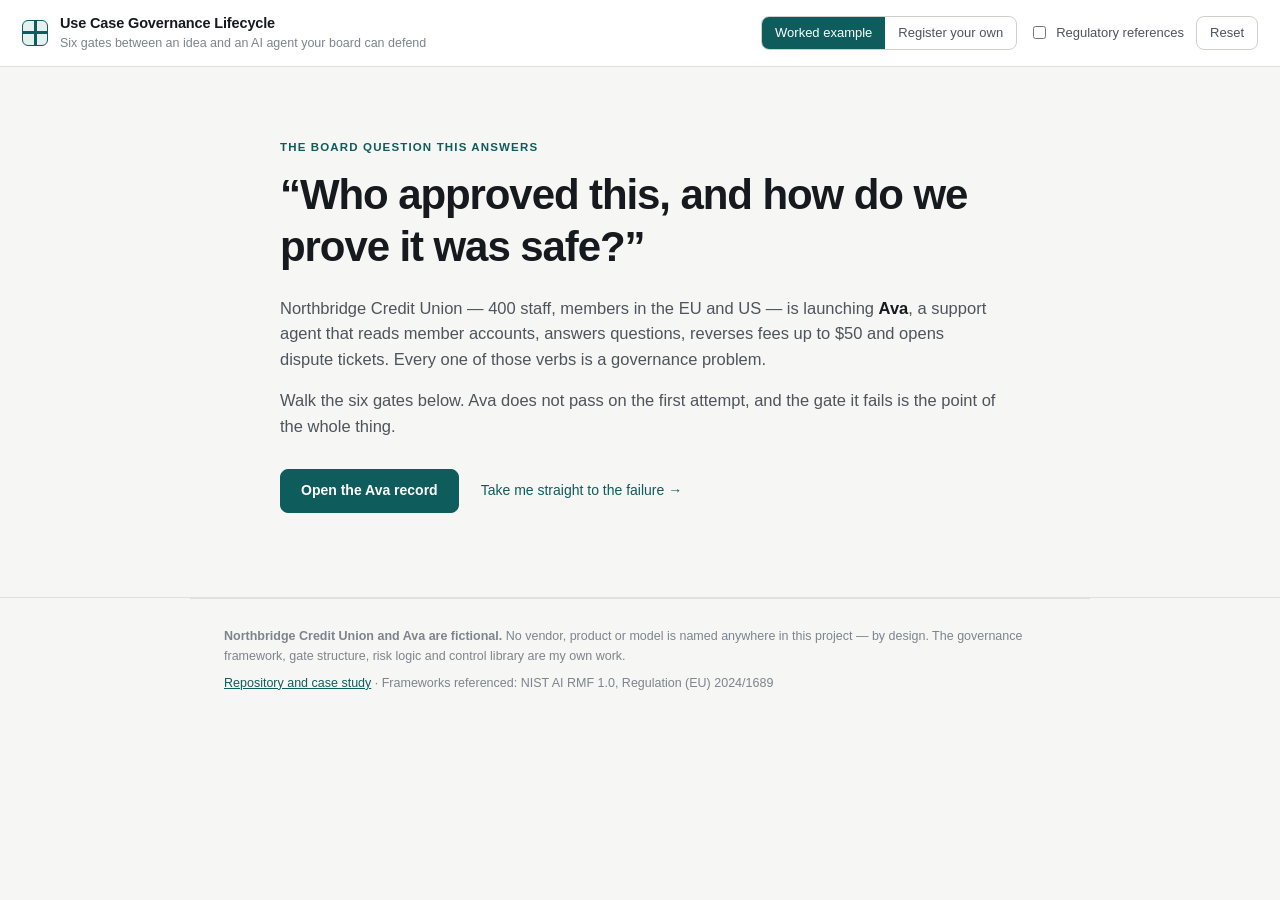
==== index.html @ 955386b4 "Use Case Governance Lifecycle: six gates, worked example, media assets A single-page app that takes " ====
<!DOCTYPE html>
<html lang="en">
<head>
<meta charset="utf-8">
<meta name="viewport" content="width=device-width, initial-scale=1">
<title>Use Case Governance Lifecycle — six gates from idea to approved AI agent</title>
<meta name="description" content="A working six-gate governance lifecycle for AI agents, demonstrated on a fictional credit union support agent that fails its control gate on the first pass.">
<link rel="stylesheet" href="assets/styles.css">
</head>
<body>

<header class="topbar">
  <div class="brand">
    <span class="mark" aria-hidden="true"></span>
    <div>
      <strong>Use Case Governance Lifecycle</strong>
      <span class="sub">Six gates between an idea and an AI agent your board can defend</span>
    </div>
  </div>
  <div class="topctl">
    <div class="seg" role="group" aria-label="Record mode">
      <button id="mode-ava" class="on">Worked example</button>
      <button id="mode-blank">Register your own</button>
    </div>
    <label class="tog"><input type="checkbox" id="regtoggle"><span>Regulatory references</span></label>
    <button id="resetbtn" class="ghost">Reset</button>
  </div>
</header>

<div id="intro" class="intro">
  <div class="intro-in">
    <p class="eyebrow">The board question this answers</p>
    <h1>“Who approved this, and how do we prove it was safe?”</h1>
    <p class="lede">Northbridge Credit Union — 400 staff, members in the EU and US — is launching <strong>Ava</strong>, a support agent that reads member accounts, answers questions, reverses fees up to $50 and opens dispute tickets. Every one of those verbs is a governance problem.</p>
    <p class="lede">Walk the six gates below. Ava does not pass on the first attempt, and the gate it fails is the point of the whole thing.</p>
    <div class="intro-act">
      <button id="startbtn" class="primary">Open the Ava record</button>
      <a class="linky" href="#" id="jumpfail">Take me straight to the failure →</a>
    </div>
  </div>
</div>

<main id="app" hidden>
  <nav class="rail" aria-label="Lifecycle gates">
    <ol id="railList"></ol>
    <div class="railfoot">
      <div class="tierbox" id="tierBox">
        <span class="tierlabel">Risk tier</span>
        <span class="tiername" id="tierName">Not yet assessed</span>
      </div>
      <button id="recordbtn" class="ghost wide">View approval record</button>
    </div>
  </nav>

  <section class="stage" id="stage"></section>

  <aside class="side">
    <h2 class="sidehead">Decision log</h2>
    <p class="sidenote">Append-only. This is the artefact that answers the board question.</p>
    <ol id="logList" class="log"></ol>
  </aside>
</main>

<div id="modal" class="modal" hidden>
  <div class="modal-in" role="dialog" aria-modal="true" aria-label="Approval record">
    <div class="modal-head">
      <strong>Approval record</strong>
      <div>
        <button id="copyrec" class="ghost">Copy as Markdown</button>
        <button id="closerec" class="ghost">Close</button>
      </div>
    </div>
    <div id="recbody" class="recbody"></div>
  </div>
</div>

<footer class="foot">
  <p><strong>Northbridge Credit Union and Ava are fictional.</strong> No vendor, product or model is named anywhere in this project — by design. The governance framework, gate structure, risk logic and control library are my own work.</p>
  <p class="foot-links"><a href="https://github.com/">Repository and case study</a> · Frameworks referenced: NIST AI RMF 1.0, Regulation (EU) 2024/1689</p>
</footer>

<script src="assets/data.js"></script>
<script src="assets/app.js"></script>
</body>
</html>
---- assets/styles.css ----
/* Use Case Governance Lifecycle — styles */

:root {
  --bg: #f6f6f4;
  --panel: #ffffff;
  --ink: #16191d;
  --ink2: #4d545c;
  --ink3: #7c848d;
  --line: #e0e0dc;
  --line2: #cfd0ca;
  --accent: #0f5c5c;
  --accent-soft: #e6f0ef;
  --ok: #1f6b3f;
  --ok-soft: #e6f2ea;
  --warn: #8a5a00;
  --warn-soft: #fbf0da;
  --bad: #a32020;
  --bad-soft: #fbe9e7;
  --radius: 10px;
  --mono: ui-monospace, SFMono-Regular, "SF Mono", Menlo, monospace;
  --sans: -apple-system, BlinkMacSystemFont, "Segoe UI", Inter, Helvetica, Arial, sans-serif;
}

@media (prefers-color-scheme: dark) {
  :root {
    --bg: #14161a; --panel: #1c1f24; --ink: #eceef0; --ink2: #b3b9c0; --ink3: #858c95;
    --line: #2c3037; --line2: #3a3f47; --accent: #4fb3ac; --accent-soft: #17302f;
    --ok: #6dc48d; --ok-soft: #16281d; --warn: #d9a441; --warn-soft: #2c2415;
    --bad: #e08a80; --bad-soft: #2e1917;
  }
}

* { box-sizing: border-box; }

/* `hidden` must beat the display rules below (.modal is grid, main is grid). */
[hidden] { display: none !important; }

html { -webkit-text-size-adjust: 100%; }

body {
  margin: 0;
  font-family: var(--sans);
  background: var(--bg);
  color: var(--ink);
  font-size: 15px;
  line-height: 1.55;
}

button { font: inherit; cursor: pointer; }
h1, h2, h3, h4 { line-height: 1.25; margin: 0; font-weight: 600; letter-spacing: -0.011em; }

/* ---------- top bar ---------- */

.topbar {
  display: flex; align-items: center; justify-content: space-between; gap: 20px;
  padding: 12px 22px; background: var(--panel);
  border-bottom: 1px solid var(--line);
  position: sticky; top: 0; z-index: 40; flex-wrap: wrap;
}

.brand { display: flex; align-items: center; gap: 12px; }
.brand strong { display: block; font-size: 14.5px; letter-spacing: -0.01em; }
.brand .sub { display: block; font-size: 12.5px; color: var(--ink3); }

.mark {
  width: 26px; height: 26px; border-radius: 6px; flex: none;
  background:
    linear-gradient(var(--accent), var(--accent)) center/100% 3px no-repeat,
    linear-gradient(var(--accent), var(--accent)) center/3px 100% no-repeat,
    var(--accent-soft);
  border: 1px solid var(--accent);
}

.topctl { display: flex; align-items: center; gap: 12px; flex-wrap: wrap; }

.seg { display: inline-flex; border: 1px solid var(--line2); border-radius: 8px; overflow: hidden; }
.seg button {
  border: 0; background: transparent; color: var(--ink2);
  padding: 6px 13px; font-size: 13px;
}
.seg button.on { background: var(--accent); color: #fff; }

.tog { display: inline-flex; align-items: center; gap: 7px; font-size: 13px; color: var(--ink2); cursor: pointer; }
.tog input { accent-color: var(--accent); }

button.ghost {
  background: transparent; border: 1px solid var(--line2); color: var(--ink2);
  border-radius: 8px; padding: 6px 13px; font-size: 13px;
}
button.ghost:hover { border-color: var(--accent); color: var(--accent); }
button.ghost.wide { width: 100%; }

button.primary {
  background: var(--accent); color: #fff; border: 1px solid var(--accent);
  border-radius: 8px; padding: 10px 20px; font-size: 14px; font-weight: 550;
}
button.primary:hover { filter: brightness(1.12); }
button.primary:disabled { opacity: .42; cursor: not-allowed; filter: none; }

/* ---------- intro ---------- */

.intro { padding: 72px 22px 84px; border-bottom: 1px solid var(--line); }
.intro-in { max-width: 720px; margin: 0 auto; }
.eyebrow { font-size: 11.5px; letter-spacing: .1em; text-transform: uppercase; color: var(--accent); margin: 0 0 12px; font-weight: 600; }
.intro h1 { font-size: clamp(28px, 5vw, 42px); margin-bottom: 22px; letter-spacing: -0.026em; }
.lede { font-size: 16.5px; color: var(--ink2); margin: 0 0 16px; }
.lede strong { color: var(--ink); }
.intro-act { margin-top: 30px; display: flex; align-items: center; gap: 22px; flex-wrap: wrap; }
.linky { color: var(--accent); font-size: 14px; text-decoration: none; border-bottom: 1px solid transparent; }
.linky:hover { border-bottom-color: var(--accent); }

/* ---------- layout ---------- */

main {
  display: grid;
  grid-template-columns: 268px minmax(0, 1fr) 300px;
  align-items: start;
  max-width: 1440px; margin: 0 auto;
}

.rail, .side {
  position: sticky; top: 62px;
  max-height: calc(100vh - 62px); overflow-y: auto;
  padding: 24px 18px;
}
.rail { border-right: 1px solid var(--line); }
.side { border-left: 1px solid var(--line); }

.stage { padding: 30px 34px 90px; min-width: 0; }

/* ---------- gate rail ---------- */

.rail ol { list-style: none; margin: 0; padding: 0; }

.railitem {
  display: grid; grid-template-columns: 26px 1fr; gap: 11px;
  padding: 11px 11px; border-radius: 9px; cursor: pointer;
  border: 1px solid transparent; margin-bottom: 3px;
}
.railitem:hover { background: var(--panel); }
.railitem.cur { background: var(--panel); border-color: var(--line2); }

.rnum {
  width: 26px; height: 26px; border-radius: 50%; display: grid; place-items: center;
  font-size: 12px; font-weight: 600; border: 1px solid var(--line2); color: var(--ink3);
  background: var(--bg);
}
.railitem.cur .rnum { border-color: var(--accent); color: var(--accent); }
.rnum.done { background: var(--ok); border-color: var(--ok); color: #fff; }
.rnum.fail { background: var(--bad); border-color: var(--bad); color: #fff; }
.rnum.cond { background: var(--warn); border-color: var(--warn); color: #fff; }

.rtitle { display: block; font-size: 13.5px; font-weight: 550; }
.rformal { display: block; font-size: 11.5px; color: var(--ink3); }

.railfoot { margin-top: 22px; padding-top: 18px; border-top: 1px solid var(--line); display: grid; gap: 12px; }
.tierbox { padding: 11px 13px; border-radius: 9px; border: 1px solid var(--line2); background: var(--panel); }
.tierlabel { display: block; font-size: 11px; text-transform: uppercase; letter-spacing: .08em; color: var(--ink3); }
.tiername { font-size: 14px; font-weight: 600; }
.tierbox.t1 { border-color: var(--bad); background: var(--bad-soft); } .tierbox.t1 .tiername { color: var(--bad); }
.tierbox.t2 { border-color: var(--warn); background: var(--warn-soft); } .tierbox.t2 .tiername { color: var(--warn); }
.tierbox.t3 { border-color: var(--ok); background: var(--ok-soft); } .tierbox.t3 .tiername { color: var(--ok); }

/* ---------- gate header ---------- */

.gatehead { margin-bottom: 26px; }
.gatehead .gn { font-size: 11.5px; letter-spacing: .1em; text-transform: uppercase; color: var(--accent); font-weight: 600; }
.gatehead h2 { font-size: clamp(23px, 3.4vw, 31px); margin: 7px 0 10px; letter-spacing: -0.022em; }
.gatehead .gq { color: var(--ink2); max-width: 62ch; margin: 0 0 16px; }

.meta { display: flex; gap: 10px; flex-wrap: wrap; }
.chip {
  font-size: 12px; padding: 4px 11px; border-radius: 20px;
  border: 1px solid var(--line2); color: var(--ink2); background: var(--panel);
}
.chip b { font-weight: 600; color: var(--ink); }

/* ---------- cards / fields ---------- */

.card {
  background: var(--panel); border: 1px solid var(--line);
  border-radius: var(--radius); padding: 20px 22px; margin-bottom: 14px;
}
.card > h3 { font-size: 15px; margin-bottom: 4px; }
.card .hint { font-size: 13px; color: var(--ink3); margin: 0 0 14px; }

.f { margin-bottom: 20px; }
.f:last-child { margin-bottom: 0; }
.f label.lab { display: block; font-size: 14px; font-weight: 550; margin-bottom: 3px; }
.f .fh { font-size: 12.5px; color: var(--ink3); margin: 0 0 8px; }

input[type=text], textarea, select {
  width: 100%; font: inherit; font-size: 14px; color: var(--ink);
  background: var(--bg); border: 1px solid var(--line2);
  border-radius: 8px; padding: 9px 11px;
}
textarea { min-height: 74px; resize: vertical; }
input[type=text]:focus, textarea:focus, select:focus { outline: 2px solid var(--accent); outline-offset: -1px; border-color: var(--accent); }

.checks { display: grid; gap: 7px; }
.checks label { display: flex; gap: 9px; align-items: flex-start; font-size: 14px; color: var(--ink2); cursor: pointer; }
.checks input { accent-color: var(--accent); margin-top: 3px; }

/* ---------- risk questions ---------- */

.rq { border-bottom: 1px solid var(--line); padding: 18px 0; }
.rq:first-of-type { padding-top: 0; }
.rq:last-of-type { border-bottom: 0; padding-bottom: 0; }
.rq .lab { font-size: 14.5px; font-weight: 550; display: block; margin-bottom: 3px; }
.rq .why { font-size: 12.5px; color: var(--ink3); margin: 0 0 11px; max-width: 66ch; }

.opts { display: grid; gap: 6px; }
.opt {
  display: flex; gap: 9px; align-items: flex-start; font-size: 13.5px; color: var(--ink2);
  padding: 7px 11px; border: 1px solid var(--line); border-radius: 8px; cursor: pointer; background: var(--bg);
}
.opt:hover { border-color: var(--line2); }
.opt.sel { border-color: var(--accent); background: var(--accent-soft); color: var(--ink); }
.opt input { accent-color: var(--accent); margin-top: 3px; }
.opt .sev { margin-left: auto; font-size: 10.5px; letter-spacing: .06em; text-transform: uppercase; color: var(--ink3); }

/* ---------- verdict block ---------- */

.verdict { border-radius: var(--radius); padding: 20px 22px; margin-bottom: 14px; border: 1px solid; }
.verdict.t1 { border-color: var(--bad); background: var(--bad-soft); }
.verdict.t2 { border-color: var(--warn); background: var(--warn-soft); }
.verdict.t3 { border-color: var(--ok); background: var(--ok-soft); }
.verdict h3 { font-size: 19px; margin-bottom: 6px; }
.verdict p { margin: 0 0 12px; font-size: 14px; color: var(--ink2); }
.verdict ul { margin: 0; padding-left: 18px; font-size: 13.5px; color: var(--ink2); }
.verdict li { margin-bottom: 6px; }
.verdict li b { color: var(--ink); }

/* ---------- controls ---------- */

.cgroup { font-size: 11.5px; letter-spacing: .09em; text-transform: uppercase; color: var(--ink3);
  font-weight: 600; margin: 22px 0 9px; }
.cgroup:first-child { margin-top: 0; }

.ctrl { background: var(--panel); border: 1px solid var(--line); border-radius: var(--radius);
  padding: 16px 18px; margin-bottom: 9px; }
.ctrl.bad { border-color: var(--bad); border-left-width: 3px; }
.ctrl.cond { border-color: var(--warn); border-left-width: 3px; }
.ctrl.ok { border-left: 3px solid var(--ok); }

.ctrl-top { display: flex; gap: 14px; align-items: flex-start; justify-content: space-between; }
.ctrl h4 { font-size: 14.5px; }
.ctrl .plain { font-size: 13.5px; color: var(--ink2); margin: 5px 0 0; max-width: 68ch; }
.ctrl .askq { font-size: 13px; color: var(--ink3); margin: 8px 0 0; font-style: italic; }

.states { display: flex; gap: 5px; flex: none; }
.states button {
  border: 1px solid var(--line2); background: var(--bg); color: var(--ink3);
  border-radius: 7px; padding: 4px 10px; font-size: 12px;
}
.states button[data-s=yes].on { background: var(--ok); border-color: var(--ok); color: #fff; }
.states button[data-s=no].on { background: var(--bad); border-color: var(--bad); color: #fff; }
.states button[data-s=na].on { background: var(--ink3); border-color: var(--ink3); color: #fff; }

.ctrl textarea { margin-top: 11px; min-height: 54px; font-size: 13.5px; }

.condbox { margin-top: 12px; padding: 12px 14px; border-radius: 8px;
  background: var(--warn-soft); border: 1px solid var(--warn); font-size: 13.5px; }
.condbox .cl { font-size: 11px; text-transform: uppercase; letter-spacing: .08em; color: var(--warn); font-weight: 700; }
.condbox p { margin: 4px 0 0; color: var(--ink2); }
.condbox .cmeta { margin-top: 7px; font-size: 12.5px; color: var(--ink3); }

.regrow { margin-top: 11px; padding-top: 10px; border-top: 1px dashed var(--line2); display: flex; gap: 8px; flex-wrap: wrap; }
.tag { font-family: var(--mono); font-size: 11px; padding: 2px 8px; border-radius: 5px;
  background: var(--accent-soft); color: var(--accent); border: 1px solid var(--accent); }
.tag.eu { background: transparent; }

/* ---------- banners ---------- */

.banner { border-radius: var(--radius); padding: 18px 20px; margin-bottom: 16px; border: 1px solid; }
.banner h3 { font-size: 16px; margin-bottom: 6px; }
.banner p { margin: 0 0 12px; font-size: 14px; color: var(--ink2); }
.banner p:last-child { margin-bottom: 0; }
.banner.stop { border-color: var(--bad); background: var(--bad-soft); }
.banner.stop h3 { color: var(--bad); }
.banner.go { border-color: var(--ok); background: var(--ok-soft); }
.banner.go h3 { color: var(--ok); }
.banner.info { border-color: var(--accent); background: var(--accent-soft); }
.banner.info h3 { color: var(--accent); }

/* ---------- evidence ---------- */

.ev { background: var(--panel); border: 1px solid var(--line); border-radius: var(--radius);
  padding: 15px 18px; margin-bottom: 9px; }
.ev.missing { border-color: var(--bad); border-left: 3px solid var(--bad); }
.ev h4 { font-size: 14px; margin-bottom: 8px; }
.ev ul { list-style: none; margin: 0; padding: 0; }
.ev li { display: flex; gap: 10px; align-items: baseline; font-size: 13.5px; color: var(--ink2);
  padding: 5px 0; border-top: 1px solid var(--line); }
.ev li:first-child { border-top: 0; }
.ev li .dt { font-family: var(--mono); font-size: 11.5px; color: var(--ink3); flex: none; }
.ev li .ow { margin-left: auto; font-size: 12px; color: var(--ink3); flex: none; }
.ev .none { font-size: 13px; color: var(--bad); }
.evadd { display: flex; gap: 7px; margin-top: 10px; }
.evadd input { flex: 1; font-size: 13px; padding: 6px 9px; }

/* ---------- signatures ---------- */

.sig { background: var(--panel); border: 1px solid var(--line); border-radius: var(--radius);
  padding: 16px 18px; margin-bottom: 9px; display: grid; gap: 10px;
  grid-template-columns: 200px 1fr auto; align-items: center; }
.sig .who { font-size: 13.5px; }
.sig .who b { display: block; font-size: 14px; }
.sig .who span { color: var(--ink3); font-size: 12.5px; }
.sig.signed { border-left: 3px solid var(--ok); }
.sig .stamp { font-family: var(--mono); font-size: 12px; color: var(--ok); }

/* ---------- monitoring table ---------- */

.tblwrap { overflow-x: auto; border: 1px solid var(--line); border-radius: var(--radius); background: var(--panel); }
table { border-collapse: collapse; width: 100%; min-width: 640px; font-size: 13.5px; }
th, td { text-align: left; padding: 10px 14px; border-bottom: 1px solid var(--line); vertical-align: top; }
th { font-size: 11.5px; text-transform: uppercase; letter-spacing: .07em; color: var(--ink3); font-weight: 600; }
tr:last-child td { border-bottom: 0; }
td .num { font-family: var(--mono); }

/* ---------- decision log ---------- */

.sidehead { font-size: 12px; letter-spacing: .08em; text-transform: uppercase; color: var(--ink3); }
.sidenote { font-size: 12.5px; color: var(--ink3); margin: 5px 0 16px; }
.log { list-style: none; margin: 0; padding: 0; }
.log li { position: relative; padding: 0 0 16px 18px; border-left: 1px solid var(--line2); }
.log li:last-child { border-left-color: transparent; }
.log li::before { content: ''; position: absolute; left: -4.5px; top: 5px; width: 8px; height: 8px;
  border-radius: 50%; background: var(--line2); }
.log li.ev-fail::before { background: var(--bad); }
.log li.ev-cond::before { background: var(--warn); }
.log li.ev-pass::before { background: var(--ok); }
.log .lt { font-family: var(--mono); font-size: 11px; color: var(--ink3); }
.log .lm { font-size: 12.5px; color: var(--ink2); }
.log .lm b { color: var(--ink); font-weight: 550; }
.log .empty { font-size: 13px; color: var(--ink3); font-style: italic; }

/* ---------- nav buttons ---------- */

.navrow { display: flex; gap: 10px; margin-top: 26px; align-items: center; flex-wrap: wrap; }
.navrow .spacer { flex: 1; }
.blockmsg { font-size: 13px; color: var(--bad); }

/* ---------- reg panel ---------- */

.regpanel { border: 1px solid var(--accent); border-radius: var(--radius);
  background: var(--accent-soft); padding: 18px 20px; margin-bottom: 16px; }
.regpanel h3 { font-size: 15px; color: var(--accent); margin-bottom: 9px; }
.regpanel p { font-size: 13.5px; color: var(--ink2); margin: 0 0 10px; }
.regpanel p:last-child { margin-bottom: 0; }

/* ---------- modal ---------- */

.modal { position: fixed; inset: 0; background: rgba(0,0,0,.45); z-index: 90;
  display: grid; place-items: center; padding: 24px; }
.modal-in { background: var(--panel); border-radius: 12px; width: min(880px, 100%);
  max-height: 88vh; display: flex; flex-direction: column; border: 1px solid var(--line2); }
.modal-head { display: flex; justify-content: space-between; align-items: center; gap: 12px;
  padding: 14px 20px; border-bottom: 1px solid var(--line); }
.modal-head > div { display: flex; gap: 8px; }
.recbody { overflow-y: auto; padding: 26px 30px; }
.recbody h3 { font-size: 18px; margin: 22px 0 8px; }
.recbody h3:first-child { margin-top: 0; }
.recbody h4 { font-size: 13px; text-transform: uppercase; letter-spacing: .07em; color: var(--ink3); margin: 20px 0 7px; }
.recbody p, .recbody li { font-size: 13.5px; color: var(--ink2); }
.recbody dl { display: grid; grid-template-columns: 190px 1fr; gap: 6px 16px; margin: 0; font-size: 13.5px; }
.recbody dt { color: var(--ink3); }
.recbody dd { margin: 0; color: var(--ink); }
.recbody .rechead { border-bottom: 2px solid var(--ink); padding-bottom: 12px; margin-bottom: 18px; }
.recbody .stamp-big { display: inline-block; font-family: var(--mono); font-size: 12px;
  padding: 5px 12px; border-radius: 6px; margin-top: 8px; }
.stamp-big.ok { background: var(--ok-soft); color: var(--ok); border: 1px solid var(--ok); }
.stamp-big.bad { background: var(--bad-soft); color: var(--bad); border: 1px solid var(--bad); }

/* ---------- footer ---------- */

.foot { border-top: 1px solid var(--line); padding: 28px 34px 46px; max-width: 900px; margin: 0 auto; }
.foot p { font-size: 12.5px; color: var(--ink3); margin: 0 0 8px; }
.foot a { color: var(--accent); }

/* ---------- responsive ---------- */

@media (max-width: 1180px) {
  main { grid-template-columns: 232px minmax(0, 1fr); }
  .side { grid-column: 1 / -1; position: static; max-height: none;
    border-left: 0; border-top: 1px solid var(--line); }
  .log { display: grid; grid-template-columns: repeat(auto-fill, minmax(240px, 1fr)); gap: 0 20px; }
}

@media (max-width: 820px) {
  main { grid-template-columns: 1fr; }
  .rail { position: static; max-height: none; border-right: 0; border-bottom: 1px solid var(--line); }
  .rail ol { display: grid; grid-template-columns: repeat(auto-fill, minmax(190px, 1fr)); gap: 4px; }
  .stage { padding: 24px 18px 60px; }
  .sig { grid-template-columns: 1fr; }
  .intro { padding: 48px 18px 56px; }
}

@media print {
  .topbar, .rail, .side, .intro, .foot, .navrow, .modal-head { display: none !important; }
  .modal { position: static; background: none; padding: 0; }
  .modal-in { border: 0; max-height: none; }
  body { background: #fff; }
}
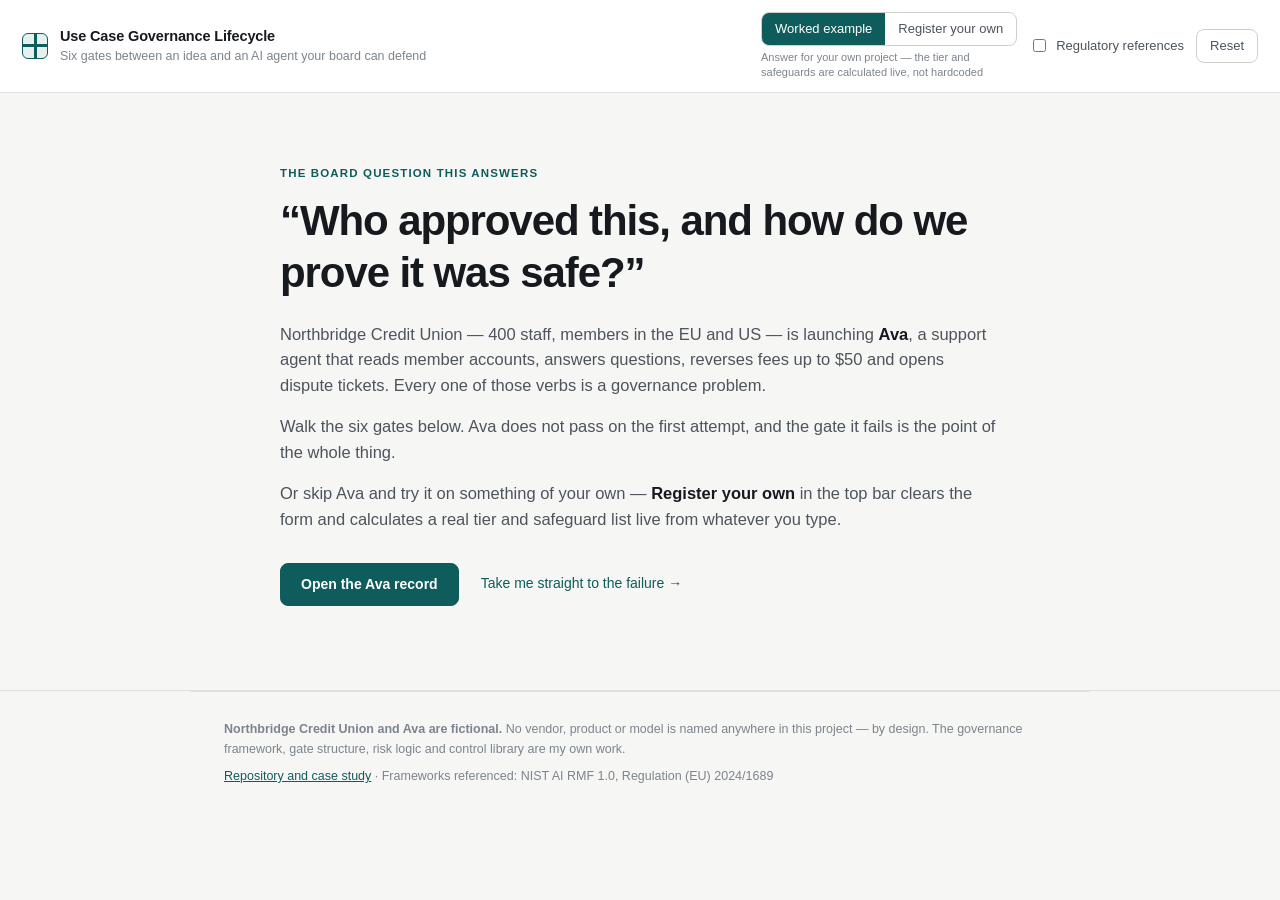
==== commit 589b82d7: "Advertise blank mode as a live, testable feature The tier-override reasoning and the blank-mode calc" ====
--- a/index.html
+++ b/index.html
@@ -18,9 +18,12 @@
     </div>
   </div>
   <div class="topctl">
-    <div class="seg" role="group" aria-label="Record mode">
-      <button id="mode-ava" class="on">Worked example</button>
-      <button id="mode-blank">Register your own</button>
+    <div class="seg-wrap">
+      <div class="seg" role="group" aria-label="Record mode">
+        <button id="mode-ava" class="on">Worked example</button>
+        <button id="mode-blank">Register your own</button>
+      </div>
+      <span class="seghint">Answer for your own project — the tier and safeguards are calculated live, not hardcoded</span>
     </div>
     <label class="tog"><input type="checkbox" id="regtoggle"><span>Regulatory references</span></label>
     <button id="resetbtn" class="ghost">Reset</button>
@@ -33,6 +36,7 @@
     <h1>“Who approved this, and how do we prove it was safe?”</h1>
     <p class="lede">Northbridge Credit Union — 400 staff, members in the EU and US — is launching <strong>Ava</strong>, a support agent that reads member accounts, answers questions, reverses fees up to $50 and opens dispute tickets. Every one of those verbs is a governance problem.</p>
     <p class="lede">Walk the six gates below. Ava does not pass on the first attempt, and the gate it fails is the point of the whole thing.</p>
+    <p class="lede">Or skip Ava and try it on something of your own — <strong>Register your own</strong> in the top bar clears the form and calculates a real tier and safeguard list live from whatever you type.</p>
     <div class="intro-act">
       <button id="startbtn" class="primary">Open the Ava record</button>
       <a class="linky" href="#" id="jumpfail">Take me straight to the failure →</a>
--- a/assets/styles.css
+++ b/assets/styles.css
@@ -73,12 +73,16 @@
 
 .topctl { display: flex; align-items: center; gap: 12px; flex-wrap: wrap; }
 
+.seg-wrap { display: flex; flex-direction: column; gap: 4px; align-items: flex-start; }
+
 .seg { display: inline-flex; border: 1px solid var(--line2); border-radius: 8px; overflow: hidden; }
 .seg button {
   border: 0; background: transparent; color: var(--ink2);
   padding: 6px 13px; font-size: 13px;
 }
 .seg button.on { background: var(--accent); color: #fff; }
+
+.seghint { font-size: 11px; color: var(--ink3); max-width: 240px; line-height: 1.35; }
 
 .tog { display: inline-flex; align-items: center; gap: 7px; font-size: 13px; color: var(--ink2); cursor: pointer; }
 .tog input { accent-color: var(--accent); }
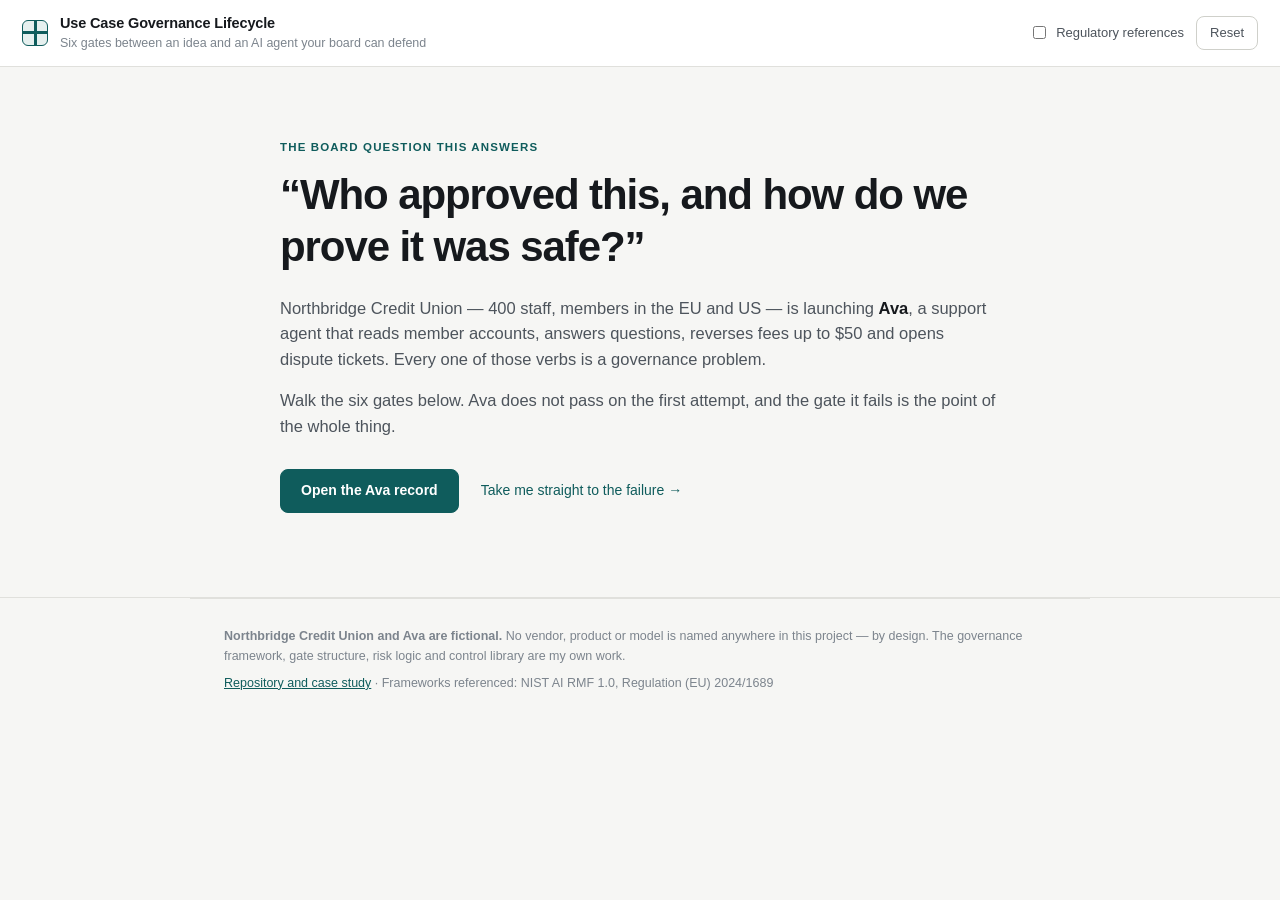
==== commit d0c0aace: "Remove blank mode — Ava is the only record Cuts the mode toggle, the 'Register your own' entry point" ====
--- a/index.html
+++ b/index.html
@@ -18,13 +18,6 @@
     </div>
   </div>
   <div class="topctl">
-    <div class="seg-wrap">
-      <div class="seg" role="group" aria-label="Record mode">
-        <button id="mode-ava" class="on">Worked example</button>
-        <button id="mode-blank">Register your own</button>
-      </div>
-      <span class="seghint">Answer for your own project — the tier and safeguards are calculated live, not hardcoded</span>
-    </div>
     <label class="tog"><input type="checkbox" id="regtoggle"><span>Regulatory references</span></label>
     <button id="resetbtn" class="ghost">Reset</button>
   </div>
@@ -36,7 +29,6 @@
     <h1>“Who approved this, and how do we prove it was safe?”</h1>
     <p class="lede">Northbridge Credit Union — 400 staff, members in the EU and US — is launching <strong>Ava</strong>, a support agent that reads member accounts, answers questions, reverses fees up to $50 and opens dispute tickets. Every one of those verbs is a governance problem.</p>
     <p class="lede">Walk the six gates below. Ava does not pass on the first attempt, and the gate it fails is the point of the whole thing.</p>
-    <p class="lede">Or skip Ava and try it on something of your own — <strong>Register your own</strong> in the top bar clears the form and calculates a real tier and safeguard list live from whatever you type.</p>
     <div class="intro-act">
       <button id="startbtn" class="primary">Open the Ava record</button>
       <a class="linky" href="#" id="jumpfail">Take me straight to the failure →</a>
--- a/assets/styles.css
+++ b/assets/styles.css
@@ -72,17 +72,6 @@
 }
 
 .topctl { display: flex; align-items: center; gap: 12px; flex-wrap: wrap; }
-
-.seg-wrap { display: flex; flex-direction: column; gap: 4px; align-items: flex-start; }
-
-.seg { display: inline-flex; border: 1px solid var(--line2); border-radius: 8px; overflow: hidden; }
-.seg button {
-  border: 0; background: transparent; color: var(--ink2);
-  padding: 6px 13px; font-size: 13px;
-}
-.seg button.on { background: var(--accent); color: #fff; }
-
-.seghint { font-size: 11px; color: var(--ink3); max-width: 240px; line-height: 1.35; }
 
 .tog { display: inline-flex; align-items: center; gap: 7px; font-size: 13px; color: var(--ink2); cursor: pointer; }
 .tog input { accent-color: var(--accent); }
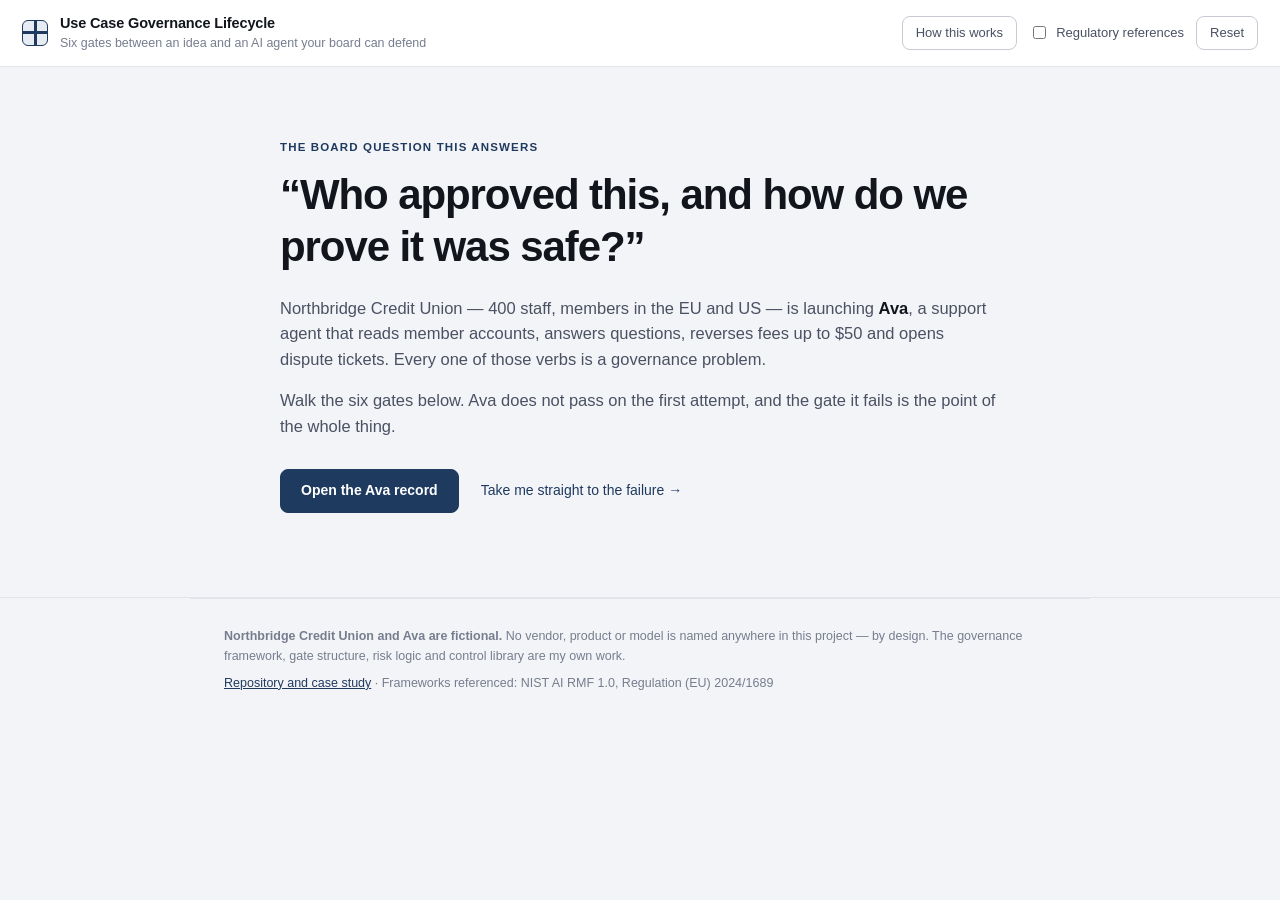
==== commit fd1627af: "Add a plain-language "How this works" explainer for non-technical readers A new modal, opened from a" ====
--- a/index.html
+++ b/index.html
@@ -18,6 +18,7 @@
     </div>
   </div>
   <div class="topctl">
+    <button id="methbtn" class="ghost">How this works</button>
     <label class="tog"><input type="checkbox" id="regtoggle"><span>Regulatory references</span></label>
     <button id="resetbtn" class="ghost">Reset</button>
   </div>
@@ -70,6 +71,18 @@
   </div>
 </div>
 
+<div id="methModal" class="modal" hidden>
+  <div class="modal-in" role="dialog" aria-modal="true" aria-label="How this works">
+    <div class="modal-head">
+      <strong>How this works</strong>
+      <div>
+        <button id="closemeth" class="ghost">Close</button>
+      </div>
+    </div>
+    <div id="methbody" class="recbody"></div>
+  </div>
+</div>
+
 <footer class="foot">
   <p><strong>Northbridge Credit Union and Ava are fictional.</strong> No vendor, product or model is named anywhere in this project — by design. The governance framework, gate structure, risk logic and control library are my own work.</p>
   <p class="foot-links"><a href="https://github.com/">Repository and case study</a> · Frameworks referenced: NIST AI RMF 1.0, Regulation (EU) 2024/1689</p>
--- a/assets/styles.css
+++ b/assets/styles.css
@@ -1,21 +1,24 @@
 /* Use Case Governance Lifecycle — styles */
 
+/* Cool neutral base + deep navy accent — closer to the register of real GRC
+   /  enterprise-risk tooling (Vanta, Drata, OneTrust, ServiceNow) than the
+   warmer teal-on-cream a consumer or wellness product would use. */
 :root {
-  --bg: #f6f6f4;
+  --bg: #f3f4f7;
   --panel: #ffffff;
-  --ink: #16191d;
-  --ink2: #4d545c;
-  --ink3: #7c848d;
-  --line: #e0e0dc;
-  --line2: #cfd0ca;
-  --accent: #0f5c5c;
-  --accent-soft: #e6f0ef;
-  --ok: #1f6b3f;
-  --ok-soft: #e6f2ea;
+  --ink: #12151c;
+  --ink2: #4a5163;
+  --ink3: #767d8e;
+  --line: #e2e4ea;
+  --line2: #c7cad4;
+  --accent: #1f3a5f;
+  --accent-soft: #e7ecf3;
+  --ok: #196b45;
+  --ok-soft: #e3f1ea;
   --warn: #8a5a00;
-  --warn-soft: #fbf0da;
-  --bad: #a32020;
-  --bad-soft: #fbe9e7;
+  --warn-soft: #f7eeda;
+  --bad: #a3242a;
+  --bad-soft: #f9e9e8;
   --radius: 10px;
   --mono: ui-monospace, SFMono-Regular, "SF Mono", Menlo, monospace;
   --sans: -apple-system, BlinkMacSystemFont, "Segoe UI", Inter, Helvetica, Arial, sans-serif;
@@ -23,10 +26,10 @@
 
 @media (prefers-color-scheme: dark) {
   :root {
-    --bg: #14161a; --panel: #1c1f24; --ink: #eceef0; --ink2: #b3b9c0; --ink3: #858c95;
-    --line: #2c3037; --line2: #3a3f47; --accent: #4fb3ac; --accent-soft: #17302f;
-    --ok: #6dc48d; --ok-soft: #16281d; --warn: #d9a441; --warn-soft: #2c2415;
-    --bad: #e08a80; --bad-soft: #2e1917;
+    --bg: #0e1014; --panel: #171a21; --ink: #edeef2; --ink2: #a8afbd; --ink3: #767e8e;
+    --line: #262a33; --line2: #333846; --accent: #5085b8; --accent-soft: #172a3f;
+    --ok: #5fbf8a; --ok-soft: #12281c; --warn: #d9a441; --warn-soft: #2a2013;
+    --bad: #dd8481; --bad-soft: #301a1a;
   }
 }
 
@@ -202,6 +205,10 @@
 .rq .lab { font-size: 14.5px; font-weight: 550; display: block; margin-bottom: 3px; }
 .rq .why { font-size: 12.5px; color: var(--ink3); margin: 0 0 11px; max-width: 66ch; }
 
+.wtag { font-size: 10px; font-weight: 700; letter-spacing: .04em; text-transform: uppercase;
+  color: var(--accent); background: var(--accent-soft); border: 1px solid var(--accent);
+  border-radius: 4px; padding: 2px 7px; margin-left: 8px; vertical-align: middle; cursor: help; }
+
 .opts { display: grid; gap: 6px; }
 .opt {
   display: flex; gap: 9px; align-items: flex-start; font-size: 13.5px; color: var(--ink2);
@@ -249,6 +256,17 @@
 .states button[data-s=yes].on { background: var(--ok); border-color: var(--ok); color: #fff; }
 .states button[data-s=no].on { background: var(--bad); border-color: var(--bad); color: #fff; }
 .states button[data-s=na].on { background: var(--ink3); border-color: var(--ink3); color: #fff; }
+/* Prohibited-practice screen: opposite polarity from the controls above —
+   here "No" is the safe answer, so it takes the ok colour, not "Yes". */
+.states button[data-s=clear].on { background: var(--ok); border-color: var(--ok); color: #fff; }
+.states button[data-s=flag].on { background: var(--bad); border-color: var(--bad); color: #fff; }
+
+.prohcheck { padding: 13px 0; border-top: 1px solid var(--line); }
+.prohcheck:first-child { border-top: 0; padding-top: 0; }
+.prohcheck .q { font-size: 13.5px; color: var(--ink); }
+.prohcheck .art { font-family: var(--mono); font-size: 10.5px; color: var(--ink3);
+  margin-left: 8px; white-space: nowrap; }
+.prohcheck .states { margin-top: 9px; }
 
 .ctrl textarea { margin-top: 11px; min-height: 54px; font-size: 13.5px; }
 
